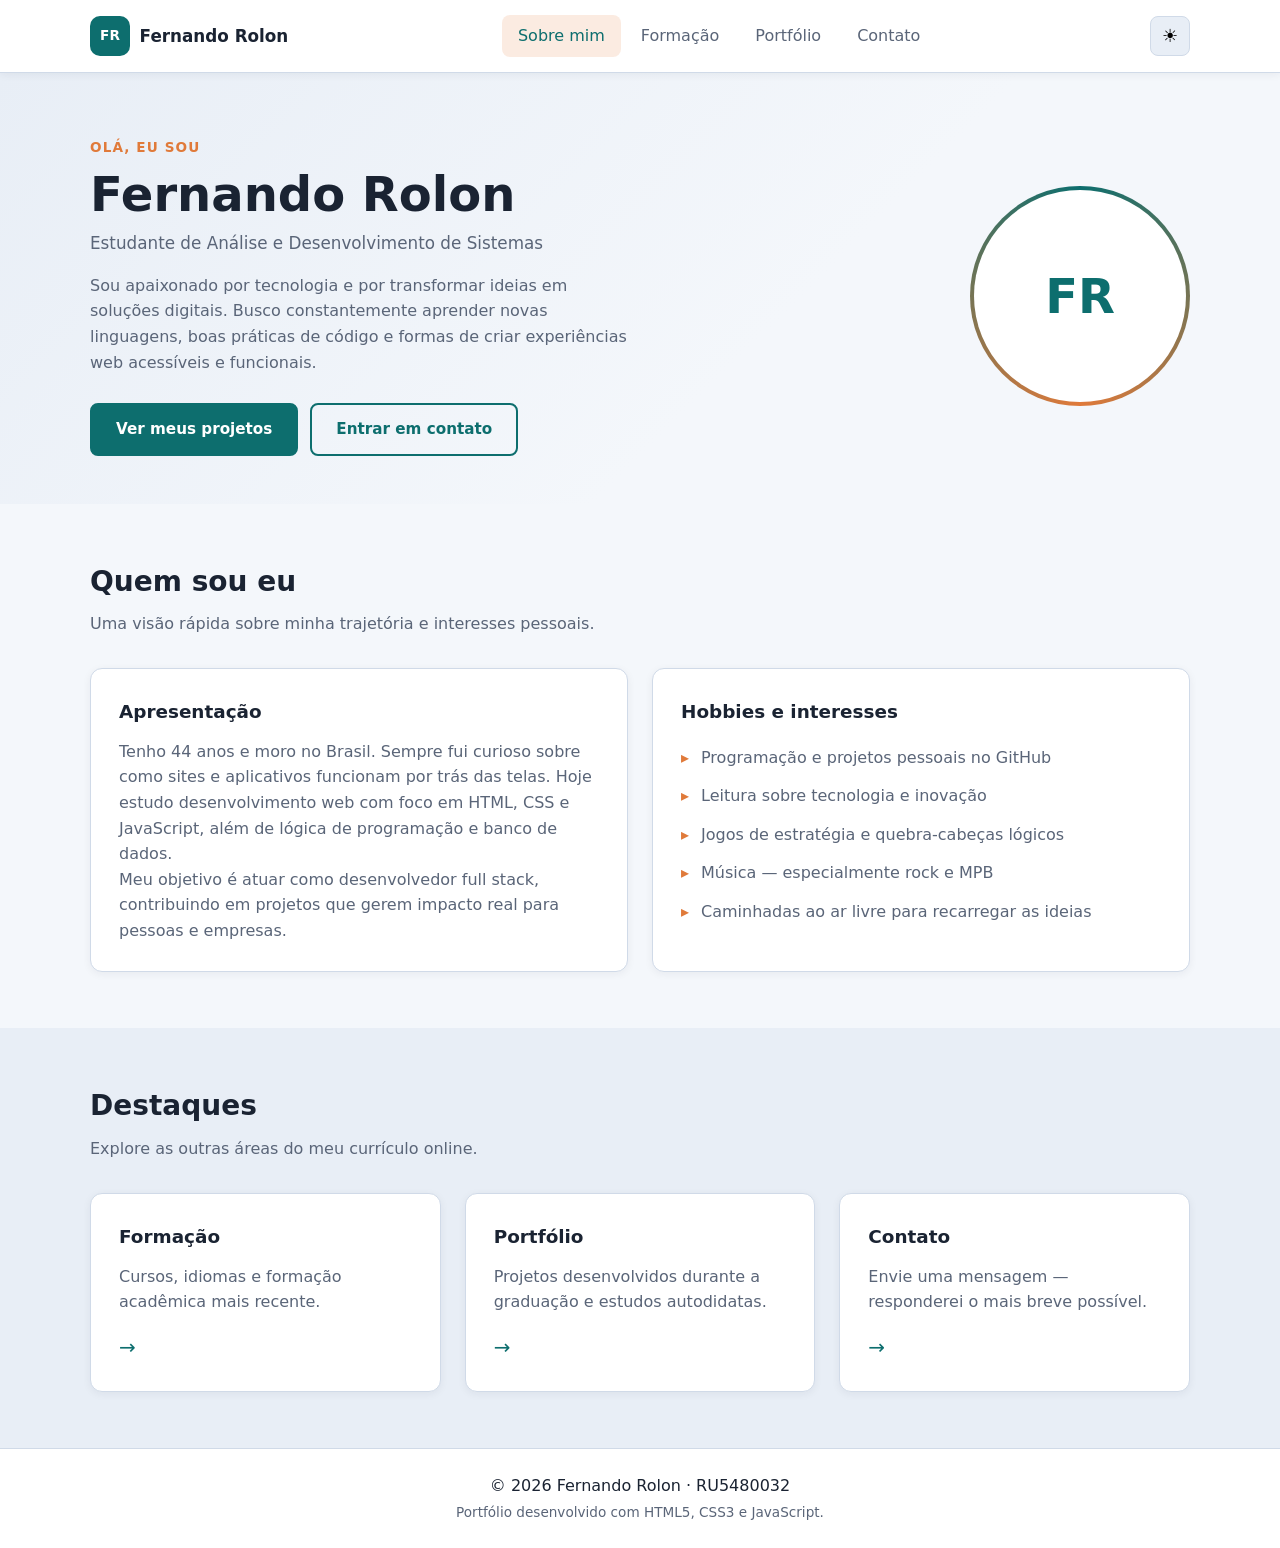
==== index.html @ 752c7e8b "Add files via upload" ====
<!DOCTYPE html>
<html lang="pt-BR">
<head>
  <meta charset="UTF-8">
  <meta name="viewport" content="width=device-width, initial-scale=1.0">
  <meta name="description" content="Portfólio pessoal de Fernando Rolon — desenvolvedor em formação.">
  <title>Sobre mim | Fernando Rolon</title>
  <link rel="stylesheet" href="css/styles.css">
</head>
<body>
  <!-- Cabeçalho com navegação presente em todas as páginas -->
  <header class="site-header">
    <div class="container header-inner">
      <a href="index.html" class="logo" aria-label="Página inicial">
        <span class="logo-mark">FR</span>
        <span class="logo-text">Fernando Rolon</span>
      </a>

      <!-- Botão do menu mobile — controlado via JavaScript -->
      <button class="menu-toggle" id="menuToggle" type="button" aria-expanded="false" aria-controls="mainNav" aria-label="Abrir menu de navegação">
        <span class="menu-bar"></span>
        <span class="menu-bar"></span>
        <span class="menu-bar"></span>
      </button>

      <nav class="main-nav" id="mainNav" aria-label="Menu principal">
        <ul class="nav-list">
          <li><a href="index.html" class="nav-link active" aria-current="page">Sobre mim</a></li>
          <li><a href="formacao.html" class="nav-link">Formação</a></li>
          <li><a href="portfolio.html" class="nav-link">Portfólio</a></li>
          <li><a href="contato.html" class="nav-link">Contato</a></li>
        </ul>
      </nav>

      <!-- Alternância de tema claro/escuro -->
      <button class="theme-toggle" id="themeToggle" type="button" aria-label="Alternar tema claro ou escuro">
        <span class="theme-icon theme-icon-light" aria-hidden="true">☀</span>
        <span class="theme-icon theme-icon-dark" aria-hidden="true">☾</span>
      </button>
    </div>
  </header>

  <main>
    <!-- Seção hero de apresentação -->
    <section class="hero">
      <div class="container hero-grid">
        <div class="hero-content">
          <p class="hero-tag">Olá, eu sou</p>
          <h1>Fernando Rolon</h1>
          <p class="hero-subtitle">Estudante de Análise e Desenvolvimento de Sistemas</p>
          <p class="hero-text">
            Sou apaixonado por tecnologia e por transformar ideias em soluções digitais.
            Busco constantemente aprender novas linguagens, boas práticas de código e
            formas de criar experiências web acessíveis e funcionais.
          </p>
          <div class="hero-actions">
            <a href="portfolio.html" class="btn btn-primary">Ver meus projetos</a>
            <a href="contato.html" class="btn btn-secondary">Entrar em contato</a>
          </div>
        </div>

        <!-- Avatar ilustrativo com iniciais (sem dependência de imagens externas) -->
        <div class="hero-visual" aria-hidden="true">
          <div class="avatar-ring">
            <div class="avatar-circle">FR</div>
          </div>
        </div>
      </div>
    </section>

    <!-- Informações pessoais e hobbies -->
    <section class="section">
      <div class="container">
        <header class="section-header">
          <h2>Quem sou eu</h2>
          <p>Uma visão rápida sobre minha trajetória e interesses pessoais.</p>
        </header>

        <div class="cards-grid two-cols">
          <article class="card">
            <h3>Apresentação</h3>
            <p>
              Tenho 44 anos e moro no Brasil. Sempre fui curioso sobre como sites e
              aplicativos funcionam por trás das telas. Hoje estudo desenvolvimento web
              com foco em HTML, CSS e JavaScript, além de lógica de programação e banco de dados.
            </p>
            <p>
              Meu objetivo é atuar como desenvolvedor full stack, contribuindo em projetos
              que gerem impacto real para pessoas e empresas.
            </p>
          </article>

          <article class="card">
            <h3>Hobbies e interesses</h3>
            <ul class="hobby-list">
              <li>Programação e projetos pessoais no GitHub</li>
              <li>Leitura sobre tecnologia e inovação</li>
              <li>Jogos de estratégia e quebra-cabeças lógicos</li>
              <li>Música — especialmente rock e MPB</li>
              <li>Caminhadas ao ar livre para recarregar as ideias</li>
            </ul>
          </article>
        </div>
      </div>
    </section>

    <!-- Destaques rápidos com links para outras seções -->
    <section class="section section-alt">
      <div class="container">
        <header class="section-header">
          <h2>Destaques</h2>
          <p>Explore as outras áreas do meu currículo online.</p>
        </header>

        <div class="cards-grid three-cols">
          <a href="formacao.html" class="card card-link">
            <h3>Formação</h3>
            <p>Cursos, idiomas e formação acadêmica mais recente.</p>
            <span class="card-arrow">→</span>
          </a>
          <a href="portfolio.html" class="card card-link">
            <h3>Portfólio</h3>
            <p>Projetos desenvolvidos durante a graduação e estudos autodidatas.</p>
            <span class="card-arrow">→</span>
          </a>
          <a href="contato.html" class="card card-link">
            <h3>Contato</h3>
            <p>Envie uma mensagem — responderei o mais breve possível.</p>
            <span class="card-arrow">→</span>
          </a>
        </div>
      </div>
    </section>
  </main>

  <footer class="site-footer">
    <div class="container footer-inner">
      <p>&copy; 2026 Fernando Rolon · RU5480032</p>
      <p class="footer-note">Portfólio desenvolvido com HTML5, CSS3 e JavaScript.</p>
    </div>
  </footer>

  <script src="js/main.js"></script>
</body>
</html>
---- css/styles.css ----
/*
 * styles.css — Folha de estilos principal do portfólio
 * Utiliza variáveis CSS para suportar tema claro e escuro (alternado via JavaScript)
 * Sem frameworks: apenas CSS3 puro
 */

/* ===== Variáveis de tema claro (padrão) ===== */
:root {
  --color-bg: #f4f7fb;
  --color-bg-alt: #e8eef6;
  --color-surface: #ffffff;
  --color-text: #1a2332;
  --color-text-muted: #5a6578;
  --color-primary: #0d6e6e;
  --color-primary-hover: #0a5555;
  --color-accent: #e07a3a;
  --color-accent-soft: rgba(224, 122, 58, 0.15);
  --color-border: #d0dae8;
  --color-error: #c0392b;
  --color-success: #1e8449;
  --shadow-sm: 0 2px 8px rgba(26, 35, 50, 0.06);
  --shadow-md: 0 8px 24px rgba(26, 35, 50, 0.1);
  --radius: 12px;
  --radius-lg: 20px;
  --header-height: 72px;
  --font-main: "Segoe UI", system-ui, -apple-system, sans-serif;
  --transition: 0.25s ease;
}

/* ===== Variáveis de tema escuro ===== */
body.dark-theme {
  --color-bg: #0f1419;
  --color-bg-alt: #1a222d;
  --color-surface: #232d3b;
  --color-text: #e8edf4;
  --color-text-muted: #9aa8bc;
  --color-primary: #3db8b8;
  --color-primary-hover: #2d9999;
  --color-accent: #f0a060;
  --color-accent-soft: rgba(240, 160, 96, 0.15);
  --color-border: #3a4656;
  --color-error: #e74c3c;
  --color-success: #2ecc71;
  --shadow-sm: 0 2px 8px rgba(0, 0, 0, 0.3);
  --shadow-md: 0 8px 24px rgba(0, 0, 0, 0.4);
}

/* ===== Reset e base ===== */
*,
*::before,
*::after {
  box-sizing: border-box;
  margin: 0;
  padding: 0;
}

html {
  scroll-behavior: smooth;
}

body {
  font-family: var(--font-main);
  background-color: var(--color-bg);
  color: var(--color-text);
  line-height: 1.6;
  min-height: 100vh;
  display: flex;
  flex-direction: column;
  transition: background-color var(--transition), color var(--transition);
}

main {
  flex: 1;
}

img {
  max-width: 100%;
  display: block;
}

a {
  color: var(--color-primary);
  text-decoration: none;
  transition: color var(--transition);
}

a:hover {
  color: var(--color-accent);
}

ul {
  list-style: none;
}

.container {
  width: min(1100px, 92%);
  margin-inline: auto;
}

.hidden {
  display: none !important;
}

/* ===== Cabeçalho e navegação ===== */
.site-header {
  position: sticky;
  top: 0;
  z-index: 100;
  background: var(--color-surface);
  border-bottom: 1px solid var(--color-border);
  box-shadow: var(--shadow-sm);
  transition: background-color var(--transition), border-color var(--transition);
}

.header-inner {
  display: flex;
  align-items: center;
  justify-content: space-between;
  height: var(--header-height);
  gap: 1rem;
}

.logo {
  display: flex;
  align-items: center;
  gap: 0.6rem;
  color: var(--color-text);
  font-weight: 700;
}

.logo-mark {
  display: grid;
  place-items: center;
  width: 40px;
  height: 40px;
  background: var(--color-primary);
  color: #fff;
  border-radius: 10px;
  font-size: 0.85rem;
  font-weight: 800;
}

.logo-text {
  font-size: 1.05rem;
}

/* Menu de navegação desktop */
.main-nav .nav-list {
  display: flex;
  gap: 0.25rem;
}

.nav-link {
  display: block;
  padding: 0.5rem 1rem;
  border-radius: 8px;
  color: var(--color-text-muted);
  font-weight: 500;
  transition: background-color var(--transition), color var(--transition);
}

.nav-link:hover,
.nav-link.active {
  color: var(--color-primary);
  background: var(--color-accent-soft);
}

/* Botão hambúrguer — visível apenas em mobile */
.menu-toggle {
  display: none;
  flex-direction: column;
  justify-content: center;
  gap: 5px;
  width: 40px;
  height: 40px;
  background: transparent;
  border: 1px solid var(--color-border);
  border-radius: 8px;
  cursor: pointer;
  padding: 8px;
}

.menu-bar {
  display: block;
  width: 100%;
  height: 2px;
  background: var(--color-text);
  border-radius: 2px;
  transition: transform var(--transition), opacity var(--transition);
}

/* Animação do ícone hambúrguer quando aberto */
.menu-toggle.is-open .menu-bar:nth-child(1) {
  transform: translateY(7px) rotate(45deg);
}

.menu-toggle.is-open .menu-bar:nth-child(2) {
  opacity: 0;
}

.menu-toggle.is-open .menu-bar:nth-child(3) {
  transform: translateY(-7px) rotate(-45deg);
}

/* Botão de alternância de tema */
.theme-toggle {
  display: grid;
  place-items: center;
  width: 40px;
  height: 40px;
  background: var(--color-bg-alt);
  border: 1px solid var(--color-border);
  border-radius: 8px;
  cursor: pointer;
  font-size: 1.1rem;
  transition: background-color var(--transition);
}

.theme-icon-dark {
  display: none;
}

body.dark-theme .theme-icon-light {
  display: none;
}

body.dark-theme .theme-icon-dark {
  display: inline;
}

/* ===== Hero (página Sobre mim) ===== */
.hero {
  padding: 4rem 0 3rem;
  background: linear-gradient(135deg, var(--color-bg-alt) 0%, var(--color-bg) 60%);
}

.hero-grid {
  display: grid;
  grid-template-columns: 1fr auto;
  gap: 3rem;
  align-items: center;
}

.hero-tag {
  color: var(--color-accent);
  font-weight: 600;
  text-transform: uppercase;
  letter-spacing: 0.08em;
  font-size: 0.85rem;
  margin-bottom: 0.5rem;
}

.hero h1 {
  font-size: clamp(2rem, 5vw, 3rem);
  line-height: 1.15;
  margin-bottom: 0.5rem;
}

.hero-subtitle {
  color: var(--color-text-muted);
  font-size: 1.05rem;
  margin-bottom: 1rem;
}

.hero-text {
  max-width: 540px;
  margin-bottom: 1.75rem;
  color: var(--color-text-muted);
}

.hero-actions {
  display: flex;
  flex-wrap: wrap;
  gap: 0.75rem;
}

.hero-visual {
  display: flex;
  justify-content: center;
}

.avatar-ring {
  width: 220px;
  height: 220px;
  border-radius: 50%;
  background: conic-gradient(var(--color-primary), var(--color-accent), var(--color-primary));
  display: grid;
  place-items: center;
  padding: 4px;
}

.avatar-circle {
  width: 100%;
  height: 100%;
  border-radius: 50%;
  background: var(--color-surface);
  display: grid;
  place-items: center;
  font-size: 3rem;
  font-weight: 800;
  color: var(--color-primary);
}

/* ===== Banner interno das páginas ===== */
.page-banner {
  padding: 3rem 0 2rem;
  background: var(--color-bg-alt);
  border-bottom: 1px solid var(--color-border);
}

.page-banner h1 {
  font-size: clamp(1.75rem, 4vw, 2.5rem);
  margin-bottom: 0.5rem;
}

.page-banner p {
  color: var(--color-text-muted);
  max-width: 600px;
}

/* ===== Seções genéricas ===== */
.section {
  padding: 3.5rem 0;
}

.section-alt {
  background: var(--color-bg-alt);
}

.section-header {
  margin-bottom: 2rem;
}

.section-header h2 {
  font-size: 1.75rem;
  margin-bottom: 0.4rem;
}

.section-header p {
  color: var(--color-text-muted);
}

/* ===== Grid de cards ===== */
.cards-grid {
  display: grid;
  gap: 1.5rem;
}

.two-cols {
  grid-template-columns: repeat(auto-fit, minmax(280px, 1fr));
}

.three-cols {
  grid-template-columns: repeat(auto-fit, minmax(240px, 1fr));
}

.card {
  background: var(--color-surface);
  border: 1px solid var(--color-border);
  border-radius: var(--radius);
  padding: 1.75rem;
  box-shadow: var(--shadow-sm);
  transition: transform var(--transition), box-shadow var(--transition), border-color var(--transition);
}

.card:hover {
  transform: translateY(-3px);
  box-shadow: var(--shadow-md);
}

.card h3 {
  margin-bottom: 0.75rem;
  font-size: 1.15rem;
}

.card p {
  color: var(--color-text-muted);
}

.card-meta {
  font-size: 0.85rem;
  color: var(--color-accent) !important;
  margin-bottom: 0.5rem !important;
  font-weight: 600;
}

.card-link {
  display: block;
  color: inherit;
  position: relative;
}

.card-link:hover {
  color: inherit;
}

.card-arrow {
  display: inline-block;
  margin-top: 1rem;
  font-size: 1.25rem;
  color: var(--color-primary);
  transition: transform var(--transition);
}

.card-link:hover .card-arrow {
  transform: translateX(4px);
}

.hobby-list li {
  padding: 0.4rem 0;
  padding-left: 1.25rem;
  position: relative;
  color: var(--color-text-muted);
}

.hobby-list li::before {
  content: "▸";
  position: absolute;
  left: 0;
  color: var(--color-accent);
}

/* ===== Timeline (Formação) ===== */
.timeline {
  position: relative;
  padding-left: 2rem;
}

.timeline::before {
  content: "";
  position: absolute;
  left: 6px;
  top: 0;
  bottom: 0;
  width: 2px;
  background: var(--color-border);
}

.timeline-item {
  position: relative;
  margin-bottom: 2rem;
}

.timeline-marker {
  position: absolute;
  left: -2rem;
  top: 1.5rem;
  width: 14px;
  height: 14px;
  border-radius: 50%;
  background: var(--color-primary);
  border: 3px solid var(--color-bg);
  transform: translateX(calc(-50% + 7px));
}

.timeline-date {
  display: inline-block;
  font-size: 0.85rem;
  font-weight: 600;
  color: var(--color-accent);
  margin-bottom: 0.4rem;
}

.timeline-org {
  color: var(--color-text-muted);
  font-style: italic;
  margin-bottom: 0.5rem;
}

/* ===== Barras de progresso (Idiomas) ===== */
.language-list {
  display: flex;
  flex-direction: column;
  gap: 1.5rem;
  max-width: 600px;
}

.language-header {
  display: flex;
  justify-content: space-between;
  align-items: baseline;
  margin-bottom: 0.5rem;
}

.language-header h3 {
  font-size: 1rem;
}

.language-header span {
  font-size: 0.85rem;
  color: var(--color-text-muted);
}

.progress-bar {
  height: 10px;
  background: var(--color-bg-alt);
  border-radius: 99px;
  overflow: hidden;
}

.progress-fill {
  height: 100%;
  background: linear-gradient(90deg, var(--color-primary), var(--color-accent));
  border-radius: 99px;
  transition: width 0.6s ease;
}

/* ===== Portfólio — filtros e projetos ===== */
.filter-bar {
  display: flex;
  flex-wrap: wrap;
  gap: 0.5rem;
  margin-bottom: 2rem;
}

.filter-btn {
  padding: 0.45rem 1.1rem;
  border: 1px solid var(--color-border);
  border-radius: 99px;
  background: var(--color-surface);
  color: var(--color-text-muted);
  font-family: inherit;
  font-size: 0.9rem;
  cursor: pointer;
  transition: all var(--transition);
}

.filter-btn:hover,
.filter-btn.active {
  background: var(--color-primary);
  color: #fff;
  border-color: var(--color-primary);
}

.project-card {
  display: flex;
  flex-direction: column;
}

.project-badge {
  align-self: flex-start;
  font-size: 0.75rem;
  font-weight: 700;
  text-transform: uppercase;
  letter-spacing: 0.05em;
  padding: 0.25rem 0.65rem;
  background: var(--color-accent-soft);
  color: var(--color-accent);
  border-radius: 6px;
  margin-bottom: 0.75rem;
}

.tag-list {
  display: flex;
  flex-wrap: wrap;
  gap: 0.4rem;
  margin: 1rem 0;
}

.tag-list li {
  font-size: 0.78rem;
  padding: 0.2rem 0.6rem;
  background: var(--color-bg-alt);
  border-radius: 6px;
  color: var(--color-text-muted);
}

.project-link {
  margin-top: auto;
  font-weight: 600;
  font-size: 0.95rem;
}

.project-card.is-hidden {
  display: none;
}

.empty-message {
  text-align: center;
  color: var(--color-text-muted);
  padding: 2rem;
}

/* ===== Contato ===== */
.contact-layout {
  display: grid;
  grid-template-columns: 1fr 1.4fr;
  gap: 2rem;
  align-items: start;
}

.contact-details {
  margin-top: 1.5rem;
}

.contact-details li {
  padding: 0.5rem 0;
  color: var(--color-text-muted);
}

.contact-details strong {
  color: var(--color-text);
}

.contact-form {
  display: flex;
  flex-direction: column;
  gap: 1.25rem;
}

.form-group label {
  display: block;
  font-weight: 600;
  margin-bottom: 0.4rem;
  font-size: 0.95rem;
}

.form-group input,
.form-group textarea {
  width: 100%;
  padding: 0.75rem 1rem;
  border: 1px solid var(--color-border);
  border-radius: 8px;
  background: var(--color-bg);
  color: var(--color-text);
  font-family: inherit;
  font-size: 1rem;
  transition: border-color var(--transition), box-shadow var(--transition);
}

.form-group input:focus,
.form-group textarea:focus {
  outline: none;
  border-color: var(--color-primary);
  box-shadow: 0 0 0 3px var(--color-accent-soft);
}

.form-group input.input-error,
.form-group textarea.input-error {
  border-color: var(--color-error);
}

.error-message {
  display: block;
  color: var(--color-error);
  font-size: 0.82rem;
  margin-top: 0.35rem;
  min-height: 1.1rem;
}

/* ===== Botões ===== */
.btn {
  display: inline-block;
  padding: 0.75rem 1.5rem;
  border-radius: 8px;
  font-family: inherit;
  font-size: 0.95rem;
  font-weight: 600;
  cursor: pointer;
  border: 2px solid transparent;
  transition: all var(--transition);
  text-align: center;
}

.btn-primary {
  background: var(--color-primary);
  color: #fff;
  border-color: var(--color-primary);
}

.btn-primary:hover {
  background: var(--color-primary-hover);
  border-color: var(--color-primary-hover);
  color: #fff;
}

.btn-secondary {
  background: transparent;
  color: var(--color-primary);
  border-color: var(--color-primary);
}

.btn-secondary:hover {
  background: var(--color-primary);
  color: #fff;
}

.btn-full {
  width: 100%;
}

/* ===== Modal de sucesso ===== */
.modal-overlay {
  position: fixed;
  inset: 0;
  background: rgba(0, 0, 0, 0.55);
  display: grid;
  place-items: center;
  z-index: 200;
  padding: 1rem;
}

.modal {
  background: var(--color-surface);
  border-radius: var(--radius-lg);
  padding: 2.5rem 2rem;
  max-width: 400px;
  width: 100%;
  text-align: center;
  position: relative;
  box-shadow: var(--shadow-md);
  animation: modalIn 0.3s ease;
}

@keyframes modalIn {
  from {
    opacity: 0;
    transform: scale(0.9) translateY(10px);
  }
  to {
    opacity: 1;
    transform: scale(1) translateY(0);
  }
}

.modal-close {
  position: absolute;
  top: 0.75rem;
  right: 1rem;
  background: none;
  border: none;
  font-size: 1.5rem;
  color: var(--color-text-muted);
  cursor: pointer;
  line-height: 1;
}

.modal-icon {
  width: 56px;
  height: 56px;
  margin: 0 auto 1rem;
  background: var(--color-success);
  color: #fff;
  border-radius: 50%;
  display: grid;
  place-items: center;
  font-size: 1.5rem;
  font-weight: bold;
}

.modal h2 {
  margin-bottom: 0.5rem;
  font-size: 1.25rem;
}

.modal p {
  color: var(--color-text-muted);
  margin-bottom: 1.5rem;
}

/* ===== Rodapé ===== */
.site-footer {
  background: var(--color-surface);
  border-top: 1px solid var(--color-border);
  padding: 1.5rem 0;
  margin-top: auto;
}

.footer-inner {
  text-align: center;
}

.footer-note {
  font-size: 0.85rem;
  color: var(--color-text-muted);
  margin-top: 0.25rem;
}

/* ===== Responsividade — menu mobile ===== */
@media (max-width: 768px) {
  .menu-toggle {
    display: flex;
  }

  .main-nav {
    position: fixed;
    top: var(--header-height);
    left: 0;
    right: 0;
    background: var(--color-surface);
    border-bottom: 1px solid var(--color-border);
    box-shadow: var(--shadow-md);
    transform: translateY(-110%);
    opacity: 0;
    visibility: hidden;
    transition: transform var(--transition), opacity var(--transition), visibility var(--transition);
  }

  .main-nav.is-open {
    transform: translateY(0);
    opacity: 1;
    visibility: visible;
  }

  .main-nav .nav-list {
    flex-direction: column;
    padding: 1rem;
  }

  .nav-link {
    padding: 0.85rem 1rem;
  }

  .hero-grid {
    grid-template-columns: 1fr;
    text-align: center;
  }

  .hero-text {
    margin-inline: auto;
  }

  .hero-actions {
    justify-content: center;
  }

  .hero-visual {
    order: -1;
  }

  .avatar-ring {
    width: 160px;
    height: 160px;
  }

  .avatar-circle {
    font-size: 2.25rem;
  }

  .contact-layout {
    grid-template-columns: 1fr;
  }

  .logo-text {
    display: none;
  }
}
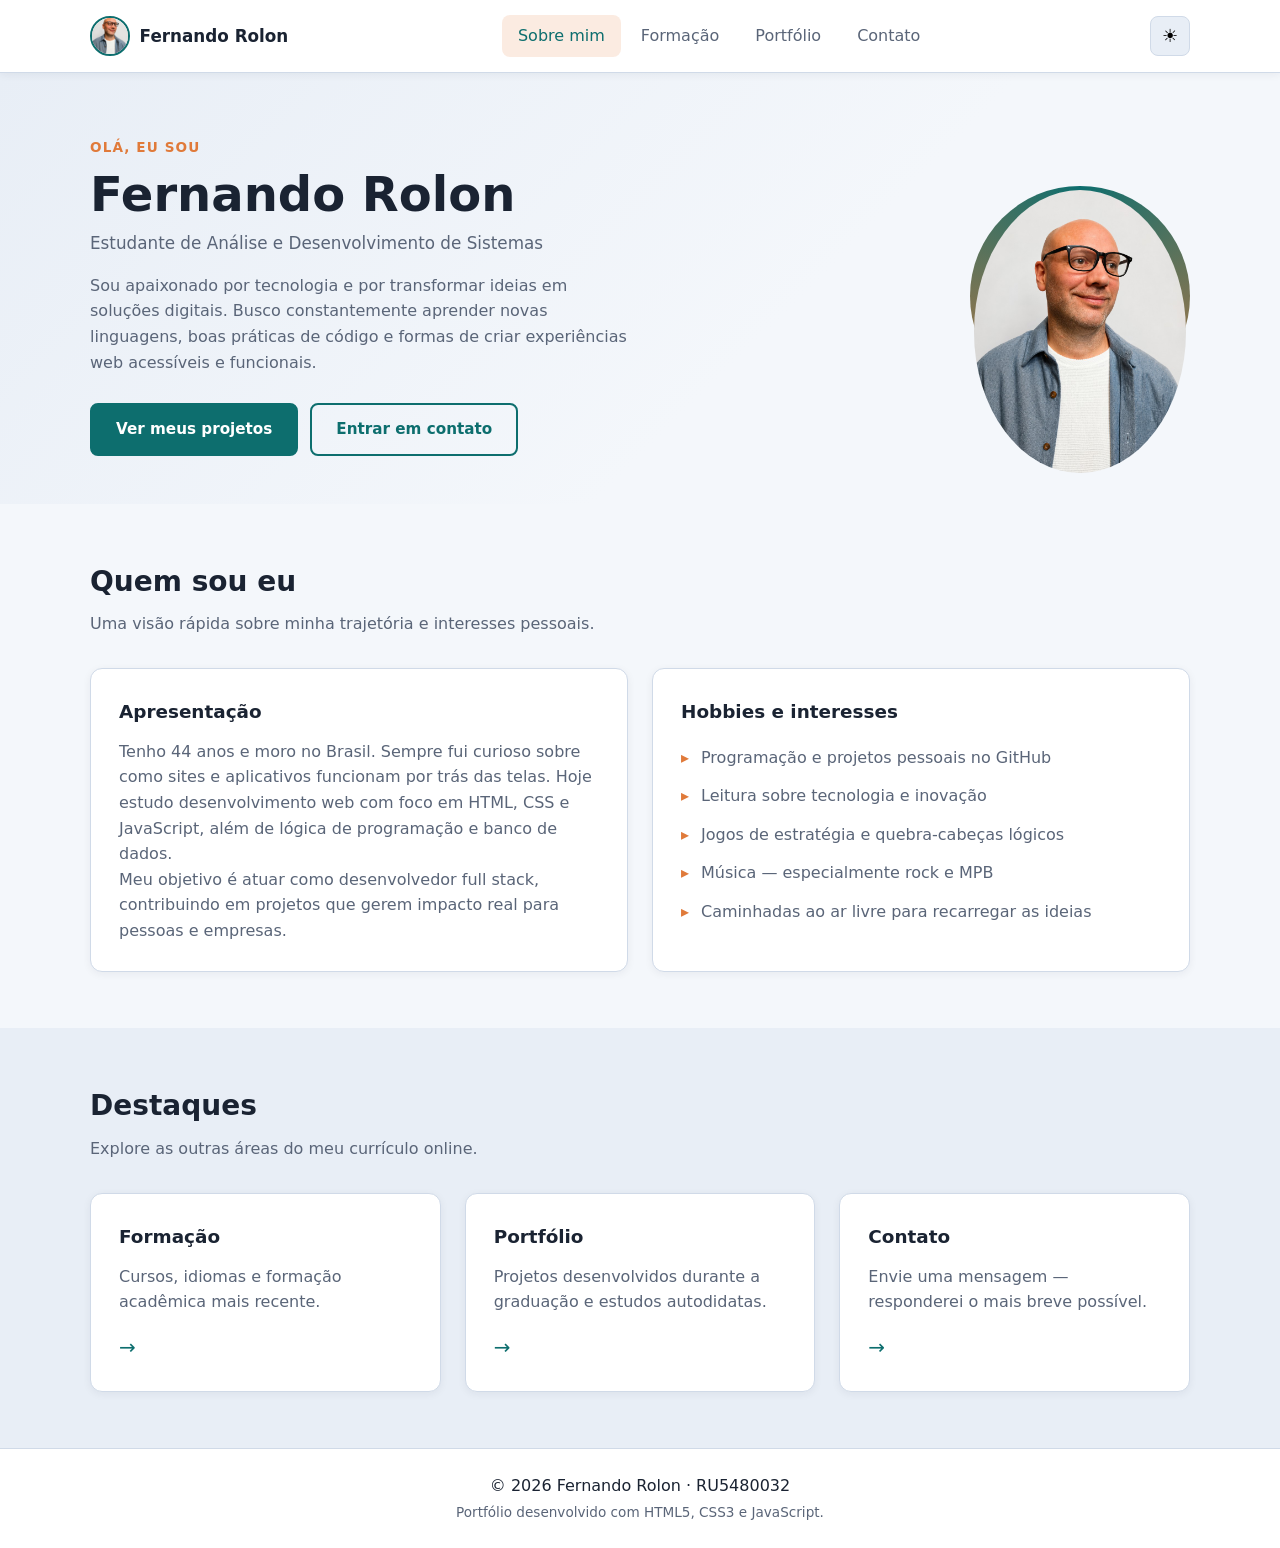
==== commit 2a0764c7: "Actualizacion de archivos" ====
--- a/index.html
+++ b/index.html
@@ -1,145 +1,145 @@
-<!DOCTYPE html>
-<html lang="pt-BR">
-<head>
-  <meta charset="UTF-8">
-  <meta name="viewport" content="width=device-width, initial-scale=1.0">
-  <meta name="description" content="Portfólio pessoal de Fernando Rolon — desenvolvedor em formação.">
-  <title>Sobre mim | Fernando Rolon</title>
-  <link rel="stylesheet" href="css/styles.css">
-</head>
-<body>
-  <!-- Cabeçalho com navegação presente em todas as páginas -->
-  <header class="site-header">
-    <div class="container header-inner">
-      <a href="index.html" class="logo" aria-label="Página inicial">
-        <span class="logo-mark">FR</span>
-        <span class="logo-text">Fernando Rolon</span>
-      </a>
-
-      <!-- Botão do menu mobile — controlado via JavaScript -->
-      <button class="menu-toggle" id="menuToggle" type="button" aria-expanded="false" aria-controls="mainNav" aria-label="Abrir menu de navegação">
-        <span class="menu-bar"></span>
-        <span class="menu-bar"></span>
-        <span class="menu-bar"></span>
-      </button>
-
-      <nav class="main-nav" id="mainNav" aria-label="Menu principal">
-        <ul class="nav-list">
-          <li><a href="index.html" class="nav-link active" aria-current="page">Sobre mim</a></li>
-          <li><a href="formacao.html" class="nav-link">Formação</a></li>
-          <li><a href="portfolio.html" class="nav-link">Portfólio</a></li>
-          <li><a href="contato.html" class="nav-link">Contato</a></li>
-        </ul>
-      </nav>
-
-      <!-- Alternância de tema claro/escuro -->
-      <button class="theme-toggle" id="themeToggle" type="button" aria-label="Alternar tema claro ou escuro">
-        <span class="theme-icon theme-icon-light" aria-hidden="true">☀</span>
-        <span class="theme-icon theme-icon-dark" aria-hidden="true">☾</span>
-      </button>
-    </div>
-  </header>
-
-  <main>
-    <!-- Seção hero de apresentação -->
-    <section class="hero">
-      <div class="container hero-grid">
-        <div class="hero-content">
-          <p class="hero-tag">Olá, eu sou</p>
-          <h1>Fernando Rolon</h1>
-          <p class="hero-subtitle">Estudante de Análise e Desenvolvimento de Sistemas</p>
-          <p class="hero-text">
-            Sou apaixonado por tecnologia e por transformar ideias em soluções digitais.
-            Busco constantemente aprender novas linguagens, boas práticas de código e
-            formas de criar experiências web acessíveis e funcionais.
-          </p>
-          <div class="hero-actions">
-            <a href="portfolio.html" class="btn btn-primary">Ver meus projetos</a>
-            <a href="contato.html" class="btn btn-secondary">Entrar em contato</a>
-          </div>
-        </div>
-
-        <!-- Avatar ilustrativo com iniciais (sem dependência de imagens externas) -->
-        <div class="hero-visual" aria-hidden="true">
-          <div class="avatar-ring">
-            <div class="avatar-circle">FR</div>
-          </div>
-        </div>
-      </div>
-    </section>
-
-    <!-- Informações pessoais e hobbies -->
-    <section class="section">
-      <div class="container">
-        <header class="section-header">
-          <h2>Quem sou eu</h2>
-          <p>Uma visão rápida sobre minha trajetória e interesses pessoais.</p>
-        </header>
-
-        <div class="cards-grid two-cols">
-          <article class="card">
-            <h3>Apresentação</h3>
-            <p>
-              Tenho 44 anos e moro no Brasil. Sempre fui curioso sobre como sites e
-              aplicativos funcionam por trás das telas. Hoje estudo desenvolvimento web
-              com foco em HTML, CSS e JavaScript, além de lógica de programação e banco de dados.
-            </p>
-            <p>
-              Meu objetivo é atuar como desenvolvedor full stack, contribuindo em projetos
-              que gerem impacto real para pessoas e empresas.
-            </p>
-          </article>
-
-          <article class="card">
-            <h3>Hobbies e interesses</h3>
-            <ul class="hobby-list">
-              <li>Programação e projetos pessoais no GitHub</li>
-              <li>Leitura sobre tecnologia e inovação</li>
-              <li>Jogos de estratégia e quebra-cabeças lógicos</li>
-              <li>Música — especialmente rock e MPB</li>
-              <li>Caminhadas ao ar livre para recarregar as ideias</li>
-            </ul>
-          </article>
-        </div>
-      </div>
-    </section>
-
-    <!-- Destaques rápidos com links para outras seções -->
-    <section class="section section-alt">
-      <div class="container">
-        <header class="section-header">
-          <h2>Destaques</h2>
-          <p>Explore as outras áreas do meu currículo online.</p>
-        </header>
-
-        <div class="cards-grid three-cols">
-          <a href="formacao.html" class="card card-link">
-            <h3>Formação</h3>
-            <p>Cursos, idiomas e formação acadêmica mais recente.</p>
-            <span class="card-arrow">→</span>
-          </a>
-          <a href="portfolio.html" class="card card-link">
-            <h3>Portfólio</h3>
-            <p>Projetos desenvolvidos durante a graduação e estudos autodidatas.</p>
-            <span class="card-arrow">→</span>
-          </a>
-          <a href="contato.html" class="card card-link">
-            <h3>Contato</h3>
-            <p>Envie uma mensagem — responderei o mais breve possível.</p>
-            <span class="card-arrow">→</span>
-          </a>
-        </div>
-      </div>
-    </section>
-  </main>
-
-  <footer class="site-footer">
-    <div class="container footer-inner">
-      <p>&copy; 2026 Fernando Rolon · RU5480032</p>
-      <p class="footer-note">Portfólio desenvolvido com HTML5, CSS3 e JavaScript.</p>
-    </div>
-  </footer>
-
-  <script src="js/main.js"></script>
-</body>
-</html>
+<!DOCTYPE html>
+<html lang="pt-BR">
+<head>
+  <meta charset="UTF-8">
+  <meta name="viewport" content="width=device-width, initial-scale=1.0">
+  <meta name="description" content="Portfólio pessoal de Fernando Rolon — desenvolvedor em formação.">
+  <title>Sobre mim | Fernando Rolon</title>
+  <link rel="stylesheet" href="css/styles.css">
+</head>
+<body>
+  <!-- Cabeçalho com navegação presente em todas as páginas -->
+  <header class="site-header">
+    <div class="container header-inner">
+      <a href="index.html" class="logo" aria-label="Página inicial">
+        <img src="images/fernando-rolon.png" alt="Fernando Rolon" class="logo-photo">
+        <span class="logo-text">Fernando Rolon</span>
+      </a>
+
+      <!-- Botão do menu mobile — controlado via JavaScript -->
+      <button class="menu-toggle" id="menuToggle" type="button" aria-expanded="false" aria-controls="mainNav" aria-label="Abrir menu de navegação">
+        <span class="menu-bar"></span>
+        <span class="menu-bar"></span>
+        <span class="menu-bar"></span>
+      </button>
+
+      <nav class="main-nav" id="mainNav" aria-label="Menu principal">
+        <ul class="nav-list">
+          <li><a href="index.html" class="nav-link active" aria-current="page">Sobre mim</a></li>
+          <li><a href="formacao.html" class="nav-link">Formação</a></li>
+          <li><a href="portfolio.html" class="nav-link">Portfólio</a></li>
+          <li><a href="contato.html" class="nav-link">Contato</a></li>
+        </ul>
+      </nav>
+
+      <!-- Alternância de tema claro/escuro -->
+      <button class="theme-toggle" id="themeToggle" type="button" aria-label="Alternar tema claro ou escuro">
+        <span class="theme-icon theme-icon-light" aria-hidden="true">☀</span>
+        <span class="theme-icon theme-icon-dark" aria-hidden="true">☾</span>
+      </button>
+    </div>
+  </header>
+
+  <main>
+    <!-- Seção hero de apresentação -->
+    <section class="hero">
+      <div class="container hero-grid">
+        <div class="hero-content">
+          <p class="hero-tag">Olá, eu sou</p>
+          <h1>Fernando Rolon</h1>
+          <p class="hero-subtitle">Estudante de Análise e Desenvolvimento de Sistemas</p>
+          <p class="hero-text">
+            Sou apaixonado por tecnologia e por transformar ideias em soluções digitais.
+            Busco constantemente aprender novas linguagens, boas práticas de código e
+            formas de criar experiências web acessíveis e funcionais.
+          </p>
+          <div class="hero-actions">
+            <a href="portfolio.html" class="btn btn-primary">Ver meus projetos</a>
+            <a href="contato.html" class="btn btn-secondary">Entrar em contato</a>
+          </div>
+        </div>
+
+        <!-- Foto de perfil com moldura decorativa -->
+        <div class="hero-visual">
+          <div class="avatar-ring">
+            <img src="images/fernando-rolon.png" alt="Foto de Fernando Rolon" class="avatar-photo">
+          </div>
+        </div>
+      </div>
+    </section>
+
+    <!-- Informações pessoais e hobbies -->
+    <section class="section">
+      <div class="container">
+        <header class="section-header">
+          <h2>Quem sou eu</h2>
+          <p>Uma visão rápida sobre minha trajetória e interesses pessoais.</p>
+        </header>
+
+        <div class="cards-grid two-cols">
+          <article class="card">
+            <h3>Apresentação</h3>
+            <p>
+              Tenho 44 anos e moro no Brasil. Sempre fui curioso sobre como sites e
+              aplicativos funcionam por trás das telas. Hoje estudo desenvolvimento web
+              com foco em HTML, CSS e JavaScript, além de lógica de programação e banco de dados.
+            </p>
+            <p>
+              Meu objetivo é atuar como desenvolvedor full stack, contribuindo em projetos
+              que gerem impacto real para pessoas e empresas.
+            </p>
+          </article>
+
+          <article class="card">
+            <h3>Hobbies e interesses</h3>
+            <ul class="hobby-list">
+              <li>Programação e projetos pessoais no GitHub</li>
+              <li>Leitura sobre tecnologia e inovação</li>
+              <li>Jogos de estratégia e quebra-cabeças lógicos</li>
+              <li>Música — especialmente rock e MPB</li>
+              <li>Caminhadas ao ar livre para recarregar as ideias</li>
+            </ul>
+          </article>
+        </div>
+      </div>
+    </section>
+
+    <!-- Destaques rápidos com links para outras seções -->
+    <section class="section section-alt">
+      <div class="container">
+        <header class="section-header">
+          <h2>Destaques</h2>
+          <p>Explore as outras áreas do meu currículo online.</p>
+        </header>
+
+        <div class="cards-grid three-cols">
+          <a href="formacao.html" class="card card-link">
+            <h3>Formação</h3>
+            <p>Cursos, idiomas e formação acadêmica mais recente.</p>
+            <span class="card-arrow">→</span>
+          </a>
+          <a href="portfolio.html" class="card card-link">
+            <h3>Portfólio</h3>
+            <p>Projetos desenvolvidos durante a graduação e estudos autodidatas.</p>
+            <span class="card-arrow">→</span>
+          </a>
+          <a href="contato.html" class="card card-link">
+            <h3>Contato</h3>
+            <p>Envie uma mensagem — responderei o mais breve possível.</p>
+            <span class="card-arrow">→</span>
+          </a>
+        </div>
+      </div>
+    </section>
+  </main>
+
+  <footer class="site-footer">
+    <div class="container footer-inner">
+      <p>&copy; 2026 Fernando Rolon · RU5480032</p>
+      <p class="footer-note">Portfólio desenvolvido com HTML5, CSS3 e JavaScript.</p>
+    </div>
+  </footer>
+
+  <script src="js/main.js"></script>
+</body>
+</html>
--- a/css/styles.css
+++ b/css/styles.css
@@ -1,847 +1,852 @@
-/*
- * styles.css — Folha de estilos principal do portfólio
- * Utiliza variáveis CSS para suportar tema claro e escuro (alternado via JavaScript)
- * Sem frameworks: apenas CSS3 puro
- */
-
-/* ===== Variáveis de tema claro (padrão) ===== */
-:root {
-  --color-bg: #f4f7fb;
-  --color-bg-alt: #e8eef6;
-  --color-surface: #ffffff;
-  --color-text: #1a2332;
-  --color-text-muted: #5a6578;
-  --color-primary: #0d6e6e;
-  --color-primary-hover: #0a5555;
-  --color-accent: #e07a3a;
-  --color-accent-soft: rgba(224, 122, 58, 0.15);
-  --color-border: #d0dae8;
-  --color-error: #c0392b;
-  --color-success: #1e8449;
-  --shadow-sm: 0 2px 8px rgba(26, 35, 50, 0.06);
-  --shadow-md: 0 8px 24px rgba(26, 35, 50, 0.1);
-  --radius: 12px;
-  --radius-lg: 20px;
-  --header-height: 72px;
-  --font-main: "Segoe UI", system-ui, -apple-system, sans-serif;
-  --transition: 0.25s ease;
-}
-
-/* ===== Variáveis de tema escuro ===== */
-body.dark-theme {
-  --color-bg: #0f1419;
-  --color-bg-alt: #1a222d;
-  --color-surface: #232d3b;
-  --color-text: #e8edf4;
-  --color-text-muted: #9aa8bc;
-  --color-primary: #3db8b8;
-  --color-primary-hover: #2d9999;
-  --color-accent: #f0a060;
-  --color-accent-soft: rgba(240, 160, 96, 0.15);
-  --color-border: #3a4656;
-  --color-error: #e74c3c;
-  --color-success: #2ecc71;
-  --shadow-sm: 0 2px 8px rgba(0, 0, 0, 0.3);
-  --shadow-md: 0 8px 24px rgba(0, 0, 0, 0.4);
-}
-
-/* ===== Reset e base ===== */
-*,
-*::before,
-*::after {
-  box-sizing: border-box;
-  margin: 0;
-  padding: 0;
-}
-
-html {
-  scroll-behavior: smooth;
-}
-
-body {
-  font-family: var(--font-main);
-  background-color: var(--color-bg);
-  color: var(--color-text);
-  line-height: 1.6;
-  min-height: 100vh;
-  display: flex;
-  flex-direction: column;
-  transition: background-color var(--transition), color var(--transition);
-}
-
-main {
-  flex: 1;
-}
-
-img {
-  max-width: 100%;
-  display: block;
-}
-
-a {
-  color: var(--color-primary);
-  text-decoration: none;
-  transition: color var(--transition);
-}
-
-a:hover {
-  color: var(--color-accent);
-}
-
-ul {
-  list-style: none;
-}
-
-.container {
-  width: min(1100px, 92%);
-  margin-inline: auto;
-}
-
-.hidden {
-  display: none !important;
-}
-
-/* ===== Cabeçalho e navegação ===== */
-.site-header {
-  position: sticky;
-  top: 0;
-  z-index: 100;
-  background: var(--color-surface);
-  border-bottom: 1px solid var(--color-border);
-  box-shadow: var(--shadow-sm);
-  transition: background-color var(--transition), border-color var(--transition);
-}
-
-.header-inner {
-  display: flex;
-  align-items: center;
-  justify-content: space-between;
-  height: var(--header-height);
-  gap: 1rem;
-}
-
-.logo {
-  display: flex;
-  align-items: center;
-  gap: 0.6rem;
-  color: var(--color-text);
-  font-weight: 700;
-}
-
-.logo-mark {
-  display: grid;
-  place-items: center;
-  width: 40px;
-  height: 40px;
-  background: var(--color-primary);
-  color: #fff;
-  border-radius: 10px;
-  font-size: 0.85rem;
-  font-weight: 800;
-}
-
-.logo-text {
-  font-size: 1.05rem;
-}
-
-/* Menu de navegação desktop */
-.main-nav .nav-list {
-  display: flex;
-  gap: 0.25rem;
-}
-
-.nav-link {
-  display: block;
-  padding: 0.5rem 1rem;
-  border-radius: 8px;
-  color: var(--color-text-muted);
-  font-weight: 500;
-  transition: background-color var(--transition), color var(--transition);
-}
-
-.nav-link:hover,
-.nav-link.active {
-  color: var(--color-primary);
-  background: var(--color-accent-soft);
-}
-
-/* Botão hambúrguer — visível apenas em mobile */
-.menu-toggle {
-  display: none;
-  flex-direction: column;
-  justify-content: center;
-  gap: 5px;
-  width: 40px;
-  height: 40px;
-  background: transparent;
-  border: 1px solid var(--color-border);
-  border-radius: 8px;
-  cursor: pointer;
-  padding: 8px;
-}
-
-.menu-bar {
-  display: block;
-  width: 100%;
-  height: 2px;
-  background: var(--color-text);
-  border-radius: 2px;
-  transition: transform var(--transition), opacity var(--transition);
-}
-
-/* Animação do ícone hambúrguer quando aberto */
-.menu-toggle.is-open .menu-bar:nth-child(1) {
-  transform: translateY(7px) rotate(45deg);
-}
-
-.menu-toggle.is-open .menu-bar:nth-child(2) {
-  opacity: 0;
-}
-
-.menu-toggle.is-open .menu-bar:nth-child(3) {
-  transform: translateY(-7px) rotate(-45deg);
-}
-
-/* Botão de alternância de tema */
-.theme-toggle {
-  display: grid;
-  place-items: center;
-  width: 40px;
-  height: 40px;
-  background: var(--color-bg-alt);
-  border: 1px solid var(--color-border);
-  border-radius: 8px;
-  cursor: pointer;
-  font-size: 1.1rem;
-  transition: background-color var(--transition);
-}
-
-.theme-icon-dark {
-  display: none;
-}
-
-body.dark-theme .theme-icon-light {
-  display: none;
-}
-
-body.dark-theme .theme-icon-dark {
-  display: inline;
-}
-
-/* ===== Hero (página Sobre mim) ===== */
-.hero {
-  padding: 4rem 0 3rem;
-  background: linear-gradient(135deg, var(--color-bg-alt) 0%, var(--color-bg) 60%);
-}
-
-.hero-grid {
-  display: grid;
-  grid-template-columns: 1fr auto;
-  gap: 3rem;
-  align-items: center;
-}
-
-.hero-tag {
-  color: var(--color-accent);
-  font-weight: 600;
-  text-transform: uppercase;
-  letter-spacing: 0.08em;
-  font-size: 0.85rem;
-  margin-bottom: 0.5rem;
-}
-
-.hero h1 {
-  font-size: clamp(2rem, 5vw, 3rem);
-  line-height: 1.15;
-  margin-bottom: 0.5rem;
-}
-
-.hero-subtitle {
-  color: var(--color-text-muted);
-  font-size: 1.05rem;
-  margin-bottom: 1rem;
-}
-
-.hero-text {
-  max-width: 540px;
-  margin-bottom: 1.75rem;
-  color: var(--color-text-muted);
-}
-
-.hero-actions {
-  display: flex;
-  flex-wrap: wrap;
-  gap: 0.75rem;
-}
-
-.hero-visual {
-  display: flex;
-  justify-content: center;
-}
-
-.avatar-ring {
-  width: 220px;
-  height: 220px;
-  border-radius: 50%;
-  background: conic-gradient(var(--color-primary), var(--color-accent), var(--color-primary));
-  display: grid;
-  place-items: center;
-  padding: 4px;
-}
-
-.avatar-circle {
-  width: 100%;
-  height: 100%;
-  border-radius: 50%;
-  background: var(--color-surface);
-  display: grid;
-  place-items: center;
-  font-size: 3rem;
-  font-weight: 800;
-  color: var(--color-primary);
-}
-
-/* ===== Banner interno das páginas ===== */
-.page-banner {
-  padding: 3rem 0 2rem;
-  background: var(--color-bg-alt);
-  border-bottom: 1px solid var(--color-border);
-}
-
-.page-banner h1 {
-  font-size: clamp(1.75rem, 4vw, 2.5rem);
-  margin-bottom: 0.5rem;
-}
-
-.page-banner p {
-  color: var(--color-text-muted);
-  max-width: 600px;
-}
-
-/* ===== Seções genéricas ===== */
-.section {
-  padding: 3.5rem 0;
-}
-
-.section-alt {
-  background: var(--color-bg-alt);
-}
-
-.section-header {
-  margin-bottom: 2rem;
-}
-
-.section-header h2 {
-  font-size: 1.75rem;
-  margin-bottom: 0.4rem;
-}
-
-.section-header p {
-  color: var(--color-text-muted);
-}
-
-/* ===== Grid de cards ===== */
-.cards-grid {
-  display: grid;
-  gap: 1.5rem;
-}
-
-.two-cols {
-  grid-template-columns: repeat(auto-fit, minmax(280px, 1fr));
-}
-
-.three-cols {
-  grid-template-columns: repeat(auto-fit, minmax(240px, 1fr));
-}
-
-.card {
-  background: var(--color-surface);
-  border: 1px solid var(--color-border);
-  border-radius: var(--radius);
-  padding: 1.75rem;
-  box-shadow: var(--shadow-sm);
-  transition: transform var(--transition), box-shadow var(--transition), border-color var(--transition);
-}
-
-.card:hover {
-  transform: translateY(-3px);
-  box-shadow: var(--shadow-md);
-}
-
-.card h3 {
-  margin-bottom: 0.75rem;
-  font-size: 1.15rem;
-}
-
-.card p {
-  color: var(--color-text-muted);
-}
-
-.card-meta {
-  font-size: 0.85rem;
-  color: var(--color-accent) !important;
-  margin-bottom: 0.5rem !important;
-  font-weight: 600;
-}
-
-.card-link {
-  display: block;
-  color: inherit;
-  position: relative;
-}
-
-.card-link:hover {
-  color: inherit;
-}
-
-.card-arrow {
-  display: inline-block;
-  margin-top: 1rem;
-  font-size: 1.25rem;
-  color: var(--color-primary);
-  transition: transform var(--transition);
-}
-
-.card-link:hover .card-arrow {
-  transform: translateX(4px);
-}
-
-.hobby-list li {
-  padding: 0.4rem 0;
-  padding-left: 1.25rem;
-  position: relative;
-  color: var(--color-text-muted);
-}
-
-.hobby-list li::before {
-  content: "▸";
-  position: absolute;
-  left: 0;
-  color: var(--color-accent);
-}
-
-/* ===== Timeline (Formação) ===== */
-.timeline {
-  position: relative;
-  padding-left: 2rem;
-}
-
-.timeline::before {
-  content: "";
-  position: absolute;
-  left: 6px;
-  top: 0;
-  bottom: 0;
-  width: 2px;
-  background: var(--color-border);
-}
-
-.timeline-item {
-  position: relative;
-  margin-bottom: 2rem;
-}
-
-.timeline-marker {
-  position: absolute;
-  left: -2rem;
-  top: 1.5rem;
-  width: 14px;
-  height: 14px;
-  border-radius: 50%;
-  background: var(--color-primary);
-  border: 3px solid var(--color-bg);
-  transform: translateX(calc(-50% + 7px));
-}
-
-.timeline-date {
-  display: inline-block;
-  font-size: 0.85rem;
-  font-weight: 600;
-  color: var(--color-accent);
-  margin-bottom: 0.4rem;
-}
-
-.timeline-org {
-  color: var(--color-text-muted);
-  font-style: italic;
-  margin-bottom: 0.5rem;
-}
-
-/* ===== Barras de progresso (Idiomas) ===== */
-.language-list {
-  display: flex;
-  flex-direction: column;
-  gap: 1.5rem;
-  max-width: 600px;
-}
-
-.language-header {
-  display: flex;
-  justify-content: space-between;
-  align-items: baseline;
-  margin-bottom: 0.5rem;
-}
-
-.language-header h3 {
-  font-size: 1rem;
-}
-
-.language-header span {
-  font-size: 0.85rem;
-  color: var(--color-text-muted);
-}
-
-.progress-bar {
-  height: 10px;
-  background: var(--color-bg-alt);
-  border-radius: 99px;
-  overflow: hidden;
-}
-
-.progress-fill {
-  height: 100%;
-  background: linear-gradient(90deg, var(--color-primary), var(--color-accent));
-  border-radius: 99px;
-  transition: width 0.6s ease;
-}
-
-/* ===== Portfólio — filtros e projetos ===== */
-.filter-bar {
-  display: flex;
-  flex-wrap: wrap;
-  gap: 0.5rem;
-  margin-bottom: 2rem;
-}
-
-.filter-btn {
-  padding: 0.45rem 1.1rem;
-  border: 1px solid var(--color-border);
-  border-radius: 99px;
-  background: var(--color-surface);
-  color: var(--color-text-muted);
-  font-family: inherit;
-  font-size: 0.9rem;
-  cursor: pointer;
-  transition: all var(--transition);
-}
-
-.filter-btn:hover,
-.filter-btn.active {
-  background: var(--color-primary);
-  color: #fff;
-  border-color: var(--color-primary);
-}
-
-.project-card {
-  display: flex;
-  flex-direction: column;
-}
-
-.project-badge {
-  align-self: flex-start;
-  font-size: 0.75rem;
-  font-weight: 700;
-  text-transform: uppercase;
-  letter-spacing: 0.05em;
-  padding: 0.25rem 0.65rem;
-  background: var(--color-accent-soft);
-  color: var(--color-accent);
-  border-radius: 6px;
-  margin-bottom: 0.75rem;
-}
-
-.tag-list {
-  display: flex;
-  flex-wrap: wrap;
-  gap: 0.4rem;
-  margin: 1rem 0;
-}
-
-.tag-list li {
-  font-size: 0.78rem;
-  padding: 0.2rem 0.6rem;
-  background: var(--color-bg-alt);
-  border-radius: 6px;
-  color: var(--color-text-muted);
-}
-
-.project-link {
-  margin-top: auto;
-  font-weight: 600;
-  font-size: 0.95rem;
-}
-
-.project-card.is-hidden {
-  display: none;
-}
-
-.empty-message {
-  text-align: center;
-  color: var(--color-text-muted);
-  padding: 2rem;
-}
-
-/* ===== Contato ===== */
-.contact-layout {
-  display: grid;
-  grid-template-columns: 1fr 1.4fr;
-  gap: 2rem;
-  align-items: start;
-}
-
-.contact-details {
-  margin-top: 1.5rem;
-}
-
-.contact-details li {
-  padding: 0.5rem 0;
-  color: var(--color-text-muted);
-}
-
-.contact-details strong {
-  color: var(--color-text);
-}
-
-.contact-form {
-  display: flex;
-  flex-direction: column;
-  gap: 1.25rem;
-}
-
-.form-group label {
-  display: block;
-  font-weight: 600;
-  margin-bottom: 0.4rem;
-  font-size: 0.95rem;
-}
-
-.form-group input,
-.form-group textarea {
-  width: 100%;
-  padding: 0.75rem 1rem;
-  border: 1px solid var(--color-border);
-  border-radius: 8px;
-  background: var(--color-bg);
-  color: var(--color-text);
-  font-family: inherit;
-  font-size: 1rem;
-  transition: border-color var(--transition), box-shadow var(--transition);
-}
-
-.form-group input:focus,
-.form-group textarea:focus {
-  outline: none;
-  border-color: var(--color-primary);
-  box-shadow: 0 0 0 3px var(--color-accent-soft);
-}
-
-.form-group input.input-error,
-.form-group textarea.input-error {
-  border-color: var(--color-error);
-}
-
-.error-message {
-  display: block;
-  color: var(--color-error);
-  font-size: 0.82rem;
-  margin-top: 0.35rem;
-  min-height: 1.1rem;
-}
-
-/* ===== Botões ===== */
-.btn {
-  display: inline-block;
-  padding: 0.75rem 1.5rem;
-  border-radius: 8px;
-  font-family: inherit;
-  font-size: 0.95rem;
-  font-weight: 600;
-  cursor: pointer;
-  border: 2px solid transparent;
-  transition: all var(--transition);
-  text-align: center;
-}
-
-.btn-primary {
-  background: var(--color-primary);
-  color: #fff;
-  border-color: var(--color-primary);
-}
-
-.btn-primary:hover {
-  background: var(--color-primary-hover);
-  border-color: var(--color-primary-hover);
-  color: #fff;
-}
-
-.btn-secondary {
-  background: transparent;
-  color: var(--color-primary);
-  border-color: var(--color-primary);
-}
-
-.btn-secondary:hover {
-  background: var(--color-primary);
-  color: #fff;
-}
-
-.btn-full {
-  width: 100%;
-}
-
-/* ===== Modal de sucesso ===== */
-.modal-overlay {
-  position: fixed;
-  inset: 0;
-  background: rgba(0, 0, 0, 0.55);
-  display: grid;
-  place-items: center;
-  z-index: 200;
-  padding: 1rem;
-}
-
-.modal {
-  background: var(--color-surface);
-  border-radius: var(--radius-lg);
-  padding: 2.5rem 2rem;
-  max-width: 400px;
-  width: 100%;
-  text-align: center;
-  position: relative;
-  box-shadow: var(--shadow-md);
-  animation: modalIn 0.3s ease;
-}
-
-@keyframes modalIn {
-  from {
-    opacity: 0;
-    transform: scale(0.9) translateY(10px);
-  }
-  to {
-    opacity: 1;
-    transform: scale(1) translateY(0);
-  }
-}
-
-.modal-close {
-  position: absolute;
-  top: 0.75rem;
-  right: 1rem;
-  background: none;
-  border: none;
-  font-size: 1.5rem;
-  color: var(--color-text-muted);
-  cursor: pointer;
-  line-height: 1;
-}
-
-.modal-icon {
-  width: 56px;
-  height: 56px;
-  margin: 0 auto 1rem;
-  background: var(--color-success);
-  color: #fff;
-  border-radius: 50%;
-  display: grid;
-  place-items: center;
-  font-size: 1.5rem;
-  font-weight: bold;
-}
-
-.modal h2 {
-  margin-bottom: 0.5rem;
-  font-size: 1.25rem;
-}
-
-.modal p {
-  color: var(--color-text-muted);
-  margin-bottom: 1.5rem;
-}
-
-/* ===== Rodapé ===== */
-.site-footer {
-  background: var(--color-surface);
-  border-top: 1px solid var(--color-border);
-  padding: 1.5rem 0;
-  margin-top: auto;
-}
-
-.footer-inner {
-  text-align: center;
-}
-
-.footer-note {
-  font-size: 0.85rem;
-  color: var(--color-text-muted);
-  margin-top: 0.25rem;
-}
-
-/* ===== Responsividade — menu mobile ===== */
-@media (max-width: 768px) {
-  .menu-toggle {
-    display: flex;
-  }
-
-  .main-nav {
-    position: fixed;
-    top: var(--header-height);
-    left: 0;
-    right: 0;
-    background: var(--color-surface);
-    border-bottom: 1px solid var(--color-border);
-    box-shadow: var(--shadow-md);
-    transform: translateY(-110%);
-    opacity: 0;
-    visibility: hidden;
-    transition: transform var(--transition), opacity var(--transition), visibility var(--transition);
-  }
-
-  .main-nav.is-open {
-    transform: translateY(0);
-    opacity: 1;
-    visibility: visible;
-  }
-
-  .main-nav .nav-list {
-    flex-direction: column;
-    padding: 1rem;
-  }
-
-  .nav-link {
-    padding: 0.85rem 1rem;
-  }
-
-  .hero-grid {
-    grid-template-columns: 1fr;
-    text-align: center;
-  }
-
-  .hero-text {
-    margin-inline: auto;
-  }
-
-  .hero-actions {
-    justify-content: center;
-  }
-
-  .hero-visual {
-    order: -1;
-  }
-
-  .avatar-ring {
-    width: 160px;
-    height: 160px;
-  }
-
-  .avatar-circle {
-    font-size: 2.25rem;
-  }
-
-  .contact-layout {
-    grid-template-columns: 1fr;
-  }
-
-  .logo-text {
-    display: none;
-  }
-}
+/*
+ * styles.css — Folha de estilos principal do portfólio
+ * Utiliza variáveis CSS para suportar tema claro e escuro (alternado via JavaScript)
+ * Sem frameworks: apenas CSS3 puro
+ */
+
+/* ===== Variáveis de tema claro (padrão) ===== */
+:root {
+  --color-bg: #f4f7fb;
+  --color-bg-alt: #e8eef6;
+  --color-surface: #ffffff;
+  --color-text: #1a2332;
+  --color-text-muted: #5a6578;
+  --color-primary: #0d6e6e;
+  --color-primary-hover: #0a5555;
+  --color-accent: #e07a3a;
+  --color-accent-soft: rgba(224, 122, 58, 0.15);
+  --color-border: #d0dae8;
+  --color-error: #c0392b;
+  --color-success: #1e8449;
+  --shadow-sm: 0 2px 8px rgba(26, 35, 50, 0.06);
+  --shadow-md: 0 8px 24px rgba(26, 35, 50, 0.1);
+  --radius: 12px;
+  --radius-lg: 20px;
+  --header-height: 72px;
+  --font-main: "Segoe UI", system-ui, -apple-system, sans-serif;
+  --transition: 0.25s ease;
+}
+
+/* ===== Variáveis de tema escuro ===== */
+body.dark-theme {
+  --color-bg: #0f1419;
+  --color-bg-alt: #1a222d;
+  --color-surface: #232d3b;
+  --color-text: #e8edf4;
+  --color-text-muted: #9aa8bc;
+  --color-primary: #3db8b8;
+  --color-primary-hover: #2d9999;
+  --color-accent: #f0a060;
+  --color-accent-soft: rgba(240, 160, 96, 0.15);
+  --color-border: #3a4656;
+  --color-error: #e74c3c;
+  --color-success: #2ecc71;
+  --shadow-sm: 0 2px 8px rgba(0, 0, 0, 0.3);
+  --shadow-md: 0 8px 24px rgba(0, 0, 0, 0.4);
+}
+
+/* ===== Reset e base ===== */
+*,
+*::before,
+*::after {
+  box-sizing: border-box;
+  margin: 0;
+  padding: 0;
+}
+
+html {
+  scroll-behavior: smooth;
+}
+
+body {
+  font-family: var(--font-main);
+  background-color: var(--color-bg);
+  color: var(--color-text);
+  line-height: 1.6;
+  min-height: 100vh;
+  display: flex;
+  flex-direction: column;
+  transition: background-color var(--transition), color var(--transition);
+}
+
+main {
+  flex: 1;
+}
+
+img {
+  max-width: 100%;
+  display: block;
+}
+
+a {
+  color: var(--color-primary);
+  text-decoration: none;
+  transition: color var(--transition);
+}
+
+a:hover {
+  color: var(--color-accent);
+}
+
+ul {
+  list-style: none;
+}
+
+.container {
+  width: min(1100px, 92%);
+  margin-inline: auto;
+}
+
+.hidden {
+  display: none !important;
+}
+
+/* ===== Cabeçalho e navegação ===== */
+.site-header {
+  position: sticky;
+  top: 0;
+  z-index: 100;
+  background: var(--color-surface);
+  border-bottom: 1px solid var(--color-border);
+  box-shadow: var(--shadow-sm);
+  transition: background-color var(--transition), border-color var(--transition);
+}
+
+.header-inner {
+  display: flex;
+  align-items: center;
+  justify-content: space-between;
+  height: var(--header-height);
+  gap: 1rem;
+}
+
+.logo {
+  display: flex;
+  align-items: center;
+  gap: 0.6rem;
+  color: var(--color-text);
+  font-weight: 700;
+}
+
+.logo-photo {
+  width: 40px;
+  height: 40px;
+  border-radius: 50%;
+  object-fit: cover;
+  border: 2px solid var(--color-primary);
+  flex-shrink: 0;
+}
+
+.logo-text {
+  font-size: 1.05rem;
+}
+
+/* Menu de navegação desktop */
+.main-nav .nav-list {
+  display: flex;
+  gap: 0.25rem;
+}
+
+.nav-link {
+  display: block;
+  padding: 0.5rem 1rem;
+  border-radius: 8px;
+  color: var(--color-text-muted);
+  font-weight: 500;
+  transition: background-color var(--transition), color var(--transition);
+}
+
+.nav-link:hover,
+.nav-link.active {
+  color: var(--color-primary);
+  background: var(--color-accent-soft);
+}
+
+/* Botão hambúrguer — visível apenas em mobile */
+.menu-toggle {
+  display: none;
+  flex-direction: column;
+  justify-content: center;
+  gap: 5px;
+  width: 40px;
+  height: 40px;
+  background: transparent;
+  border: 1px solid var(--color-border);
+  border-radius: 8px;
+  cursor: pointer;
+  padding: 8px;
+}
+
+.menu-bar {
+  display: block;
+  width: 100%;
+  height: 2px;
+  background: var(--color-text);
+  border-radius: 2px;
+  transition: transform var(--transition), opacity var(--transition);
+}
+
+/* Animação do ícone hambúrguer quando aberto */
+.menu-toggle.is-open .menu-bar:nth-child(1) {
+  transform: translateY(7px) rotate(45deg);
+}
+
+.menu-toggle.is-open .menu-bar:nth-child(2) {
+  opacity: 0;
+}
+
+.menu-toggle.is-open .menu-bar:nth-child(3) {
+  transform: translateY(-7px) rotate(-45deg);
+}
+
+/* Botão de alternância de tema */
+.theme-toggle {
+  display: grid;
+  place-items: center;
+  width: 40px;
+  height: 40px;
+  background: var(--color-bg-alt);
+  border: 1px solid var(--color-border);
+  border-radius: 8px;
+  cursor: pointer;
+  font-size: 1.1rem;
+  transition: background-color var(--transition);
+}
+
+.theme-icon-dark {
+  display: none;
+}
+
+body.dark-theme .theme-icon-light {
+  display: none;
+}
+
+body.dark-theme .theme-icon-dark {
+  display: inline;
+}
+
+/* ===== Hero (página Sobre mim) ===== */
+.hero {
+  padding: 4rem 0 3rem;
+  background: linear-gradient(135deg, var(--color-bg-alt) 0%, var(--color-bg) 60%);
+}
+
+.hero-grid {
+  display: grid;
+  grid-template-columns: 1fr auto;
+  gap: 3rem;
+  align-items: center;
+}
+
+.hero-tag {
+  color: var(--color-accent);
+  font-weight: 600;
+  text-transform: uppercase;
+  letter-spacing: 0.08em;
+  font-size: 0.85rem;
+  margin-bottom: 0.5rem;
+}
+
+.hero h1 {
+  font-size: clamp(2rem, 5vw, 3rem);
+  line-height: 1.15;
+  margin-bottom: 0.5rem;
+}
+
+.hero-subtitle {
+  color: var(--color-text-muted);
+  font-size: 1.05rem;
+  margin-bottom: 1rem;
+}
+
+.hero-text {
+  max-width: 540px;
+  margin-bottom: 1.75rem;
+  color: var(--color-text-muted);
+}
+
+.hero-actions {
+  display: flex;
+  flex-wrap: wrap;
+  gap: 0.75rem;
+}
+
+.hero-visual {
+  display: flex;
+  justify-content: center;
+}
+
+.avatar-ring {
+  width: 220px;
+  height: 220px;
+  border-radius: 50%;
+  background: conic-gradient(var(--color-primary), var(--color-accent), var(--color-primary));
+  display: grid;
+  place-items: center;
+  padding: 4px;
+}
+
+.avatar-photo {
+  width: 100%;
+  height: 100%;
+  border-radius: 50%;
+  object-fit: cover;
+  background: var(--color-surface);
+}
+
+.avatar-circle {
+  width: 100%;
+  height: 100%;
+  border-radius: 50%;
+  background: var(--color-surface);
+  display: grid;
+  place-items: center;
+  font-size: 3rem;
+  font-weight: 800;
+  color: var(--color-primary);
+}
+
+/* ===== Banner interno das páginas ===== */
+.page-banner {
+  padding: 3rem 0 2rem;
+  background: var(--color-bg-alt);
+  border-bottom: 1px solid var(--color-border);
+}
+
+.page-banner h1 {
+  font-size: clamp(1.75rem, 4vw, 2.5rem);
+  margin-bottom: 0.5rem;
+}
+
+.page-banner p {
+  color: var(--color-text-muted);
+  max-width: 600px;
+}
+
+/* ===== Seções genéricas ===== */
+.section {
+  padding: 3.5rem 0;
+}
+
+.section-alt {
+  background: var(--color-bg-alt);
+}
+
+.section-header {
+  margin-bottom: 2rem;
+}
+
+.section-header h2 {
+  font-size: 1.75rem;
+  margin-bottom: 0.4rem;
+}
+
+.section-header p {
+  color: var(--color-text-muted);
+}
+
+/* ===== Grid de cards ===== */
+.cards-grid {
+  display: grid;
+  gap: 1.5rem;
+}
+
+.two-cols {
+  grid-template-columns: repeat(auto-fit, minmax(280px, 1fr));
+}
+
+.three-cols {
+  grid-template-columns: repeat(auto-fit, minmax(240px, 1fr));
+}
+
+.card {
+  background: var(--color-surface);
+  border: 1px solid var(--color-border);
+  border-radius: var(--radius);
+  padding: 1.75rem;
+  box-shadow: var(--shadow-sm);
+  transition: transform var(--transition), box-shadow var(--transition), border-color var(--transition);
+}
+
+.card:hover {
+  transform: translateY(-3px);
+  box-shadow: var(--shadow-md);
+}
+
+.card h3 {
+  margin-bottom: 0.75rem;
+  font-size: 1.15rem;
+}
+
+.card p {
+  color: var(--color-text-muted);
+}
+
+.card-meta {
+  font-size: 0.85rem;
+  color: var(--color-accent) !important;
+  margin-bottom: 0.5rem !important;
+  font-weight: 600;
+}
+
+.card-link {
+  display: block;
+  color: inherit;
+  position: relative;
+}
+
+.card-link:hover {
+  color: inherit;
+}
+
+.card-arrow {
+  display: inline-block;
+  margin-top: 1rem;
+  font-size: 1.25rem;
+  color: var(--color-primary);
+  transition: transform var(--transition);
+}
+
+.card-link:hover .card-arrow {
+  transform: translateX(4px);
+}
+
+.hobby-list li {
+  padding: 0.4rem 0;
+  padding-left: 1.25rem;
+  position: relative;
+  color: var(--color-text-muted);
+}
+
+.hobby-list li::before {
+  content: "▸";
+  position: absolute;
+  left: 0;
+  color: var(--color-accent);
+}
+
+/* ===== Timeline (Formação) ===== */
+.timeline {
+  position: relative;
+  padding-left: 2rem;
+}
+
+.timeline::before {
+  content: "";
+  position: absolute;
+  left: 6px;
+  top: 0;
+  bottom: 0;
+  width: 2px;
+  background: var(--color-border);
+}
+
+.timeline-item {
+  position: relative;
+  margin-bottom: 2rem;
+}
+
+.timeline-marker {
+  position: absolute;
+  left: -2rem;
+  top: 1.5rem;
+  width: 14px;
+  height: 14px;
+  border-radius: 50%;
+  background: var(--color-primary);
+  border: 3px solid var(--color-bg);
+  transform: translateX(calc(-50% + 7px));
+}
+
+.timeline-date {
+  display: inline-block;
+  font-size: 0.85rem;
+  font-weight: 600;
+  color: var(--color-accent);
+  margin-bottom: 0.4rem;
+}
+
+.timeline-org {
+  color: var(--color-text-muted);
+  font-style: italic;
+  margin-bottom: 0.5rem;
+}
+
+/* ===== Barras de progresso (Idiomas) ===== */
+.language-list {
+  display: flex;
+  flex-direction: column;
+  gap: 1.5rem;
+  max-width: 600px;
+}
+
+.language-header {
+  display: flex;
+  justify-content: space-between;
+  align-items: baseline;
+  margin-bottom: 0.5rem;
+}
+
+.language-header h3 {
+  font-size: 1rem;
+}
+
+.language-header span {
+  font-size: 0.85rem;
+  color: var(--color-text-muted);
+}
+
+.progress-bar {
+  height: 10px;
+  background: var(--color-bg-alt);
+  border-radius: 99px;
+  overflow: hidden;
+}
+
+.progress-fill {
+  height: 100%;
+  background: linear-gradient(90deg, var(--color-primary), var(--color-accent));
+  border-radius: 99px;
+  transition: width 0.6s ease;
+}
+
+/* ===== Portfólio — filtros e projetos ===== */
+.filter-bar {
+  display: flex;
+  flex-wrap: wrap;
+  gap: 0.5rem;
+  margin-bottom: 2rem;
+}
+
+.filter-btn {
+  padding: 0.45rem 1.1rem;
+  border: 1px solid var(--color-border);
+  border-radius: 99px;
+  background: var(--color-surface);
+  color: var(--color-text-muted);
+  font-family: inherit;
+  font-size: 0.9rem;
+  cursor: pointer;
+  transition: all var(--transition);
+}
+
+.filter-btn:hover,
+.filter-btn.active {
+  background: var(--color-primary);
+  color: #fff;
+  border-color: var(--color-primary);
+}
+
+.project-card {
+  display: flex;
+  flex-direction: column;
+}
+
+.project-badge {
+  align-self: flex-start;
+  font-size: 0.75rem;
+  font-weight: 700;
+  text-transform: uppercase;
+  letter-spacing: 0.05em;
+  padding: 0.25rem 0.65rem;
+  background: var(--color-accent-soft);
+  color: var(--color-accent);
+  border-radius: 6px;
+  margin-bottom: 0.75rem;
+}
+
+.tag-list {
+  display: flex;
+  flex-wrap: wrap;
+  gap: 0.4rem;
+  margin: 1rem 0;
+}
+
+.tag-list li {
+  font-size: 0.78rem;
+  padding: 0.2rem 0.6rem;
+  background: var(--color-bg-alt);
+  border-radius: 6px;
+  color: var(--color-text-muted);
+}
+
+.project-link {
+  margin-top: auto;
+  font-weight: 600;
+  font-size: 0.95rem;
+}
+
+.project-card.is-hidden {
+  display: none;
+}
+
+.empty-message {
+  text-align: center;
+  color: var(--color-text-muted);
+  padding: 2rem;
+}
+
+/* ===== Contato ===== */
+.contact-layout {
+  display: grid;
+  grid-template-columns: 1fr 1.4fr;
+  gap: 2rem;
+  align-items: start;
+}
+
+.contact-details {
+  margin-top: 1.5rem;
+}
+
+.contact-details li {
+  padding: 0.5rem 0;
+  color: var(--color-text-muted);
+}
+
+.contact-details strong {
+  color: var(--color-text);
+}
+
+.contact-form {
+  display: flex;
+  flex-direction: column;
+  gap: 1.25rem;
+}
+
+.form-group label {
+  display: block;
+  font-weight: 600;
+  margin-bottom: 0.4rem;
+  font-size: 0.95rem;
+}
+
+.form-group input,
+.form-group textarea {
+  width: 100%;
+  padding: 0.75rem 1rem;
+  border: 1px solid var(--color-border);
+  border-radius: 8px;
+  background: var(--color-bg);
+  color: var(--color-text);
+  font-family: inherit;
+  font-size: 1rem;
+  transition: border-color var(--transition), box-shadow var(--transition);
+}
+
+.form-group input:focus,
+.form-group textarea:focus {
+  outline: none;
+  border-color: var(--color-primary);
+  box-shadow: 0 0 0 3px var(--color-accent-soft);
+}
+
+.form-group input.input-error,
+.form-group textarea.input-error {
+  border-color: var(--color-error);
+}
+
+.error-message {
+  display: block;
+  color: var(--color-error);
+  font-size: 0.82rem;
+  margin-top: 0.35rem;
+  min-height: 1.1rem;
+}
+
+/* ===== Botões ===== */
+.btn {
+  display: inline-block;
+  padding: 0.75rem 1.5rem;
+  border-radius: 8px;
+  font-family: inherit;
+  font-size: 0.95rem;
+  font-weight: 600;
+  cursor: pointer;
+  border: 2px solid transparent;
+  transition: all var(--transition);
+  text-align: center;
+}
+
+.btn-primary {
+  background: var(--color-primary);
+  color: #fff;
+  border-color: var(--color-primary);
+}
+
+.btn-primary:hover {
+  background: var(--color-primary-hover);
+  border-color: var(--color-primary-hover);
+  color: #fff;
+}
+
+.btn-secondary {
+  background: transparent;
+  color: var(--color-primary);
+  border-color: var(--color-primary);
+}
+
+.btn-secondary:hover {
+  background: var(--color-primary);
+  color: #fff;
+}
+
+.btn-full {
+  width: 100%;
+}
+
+/* ===== Modal de sucesso ===== */
+.modal-overlay {
+  position: fixed;
+  inset: 0;
+  background: rgba(0, 0, 0, 0.55);
+  display: grid;
+  place-items: center;
+  z-index: 200;
+  padding: 1rem;
+}
+
+.modal {
+  background: var(--color-surface);
+  border-radius: var(--radius-lg);
+  padding: 2.5rem 2rem;
+  max-width: 400px;
+  width: 100%;
+  text-align: center;
+  position: relative;
+  box-shadow: var(--shadow-md);
+  animation: modalIn 0.3s ease;
+}
+
+@keyframes modalIn {
+  from {
+    opacity: 0;
+    transform: scale(0.9) translateY(10px);
+  }
+  to {
+    opacity: 1;
+    transform: scale(1) translateY(0);
+  }
+}
+
+.modal-close {
+  position: absolute;
+  top: 0.75rem;
+  right: 1rem;
+  background: none;
+  border: none;
+  font-size: 1.5rem;
+  color: var(--color-text-muted);
+  cursor: pointer;
+  line-height: 1;
+}
+
+.modal-icon {
+  width: 56px;
+  height: 56px;
+  margin: 0 auto 1rem;
+  background: var(--color-success);
+  color: #fff;
+  border-radius: 50%;
+  display: grid;
+  place-items: center;
+  font-size: 1.5rem;
+  font-weight: bold;
+}
+
+.modal h2 {
+  margin-bottom: 0.5rem;
+  font-size: 1.25rem;
+}
+
+.modal p {
+  color: var(--color-text-muted);
+  margin-bottom: 1.5rem;
+}
+
+/* ===== Rodapé ===== */
+.site-footer {
+  background: var(--color-surface);
+  border-top: 1px solid var(--color-border);
+  padding: 1.5rem 0;
+  margin-top: auto;
+}
+
+.footer-inner {
+  text-align: center;
+}
+
+.footer-note {
+  font-size: 0.85rem;
+  color: var(--color-text-muted);
+  margin-top: 0.25rem;
+}
+
+/* ===== Responsividade — menu mobile ===== */
+@media (max-width: 768px) {
+  .menu-toggle {
+    display: flex;
+  }
+
+  .main-nav {
+    position: fixed;
+    top: var(--header-height);
+    left: 0;
+    right: 0;
+    background: var(--color-surface);
+    border-bottom: 1px solid var(--color-border);
+    box-shadow: var(--shadow-md);
+    transform: translateY(-110%);
+    opacity: 0;
+    visibility: hidden;
+    transition: transform var(--transition), opacity var(--transition), visibility var(--transition);
+  }
+
+  .main-nav.is-open {
+    transform: translateY(0);
+    opacity: 1;
+    visibility: visible;
+  }
+
+  .main-nav .nav-list {
+    flex-direction: column;
+    padding: 1rem;
+  }
+
+  .nav-link {
+    padding: 0.85rem 1rem;
+  }
+
+  .hero-grid {
+    grid-template-columns: 1fr;
+    text-align: center;
+  }
+
+  .hero-text {
+    margin-inline: auto;
+  }
+
+  .hero-actions {
+    justify-content: center;
+  }
+
+  .hero-visual {
+    order: -1;
+  }
+
+  .avatar-ring {
+    width: 160px;
+    height: 160px;
+  }
+
+  .avatar-circle {
+    font-size: 2.25rem;
+  }
+
+  .contact-layout {
+    grid-template-columns: 1fr;
+  }
+
+  .logo-text {
+    display: none;
+  }
+}
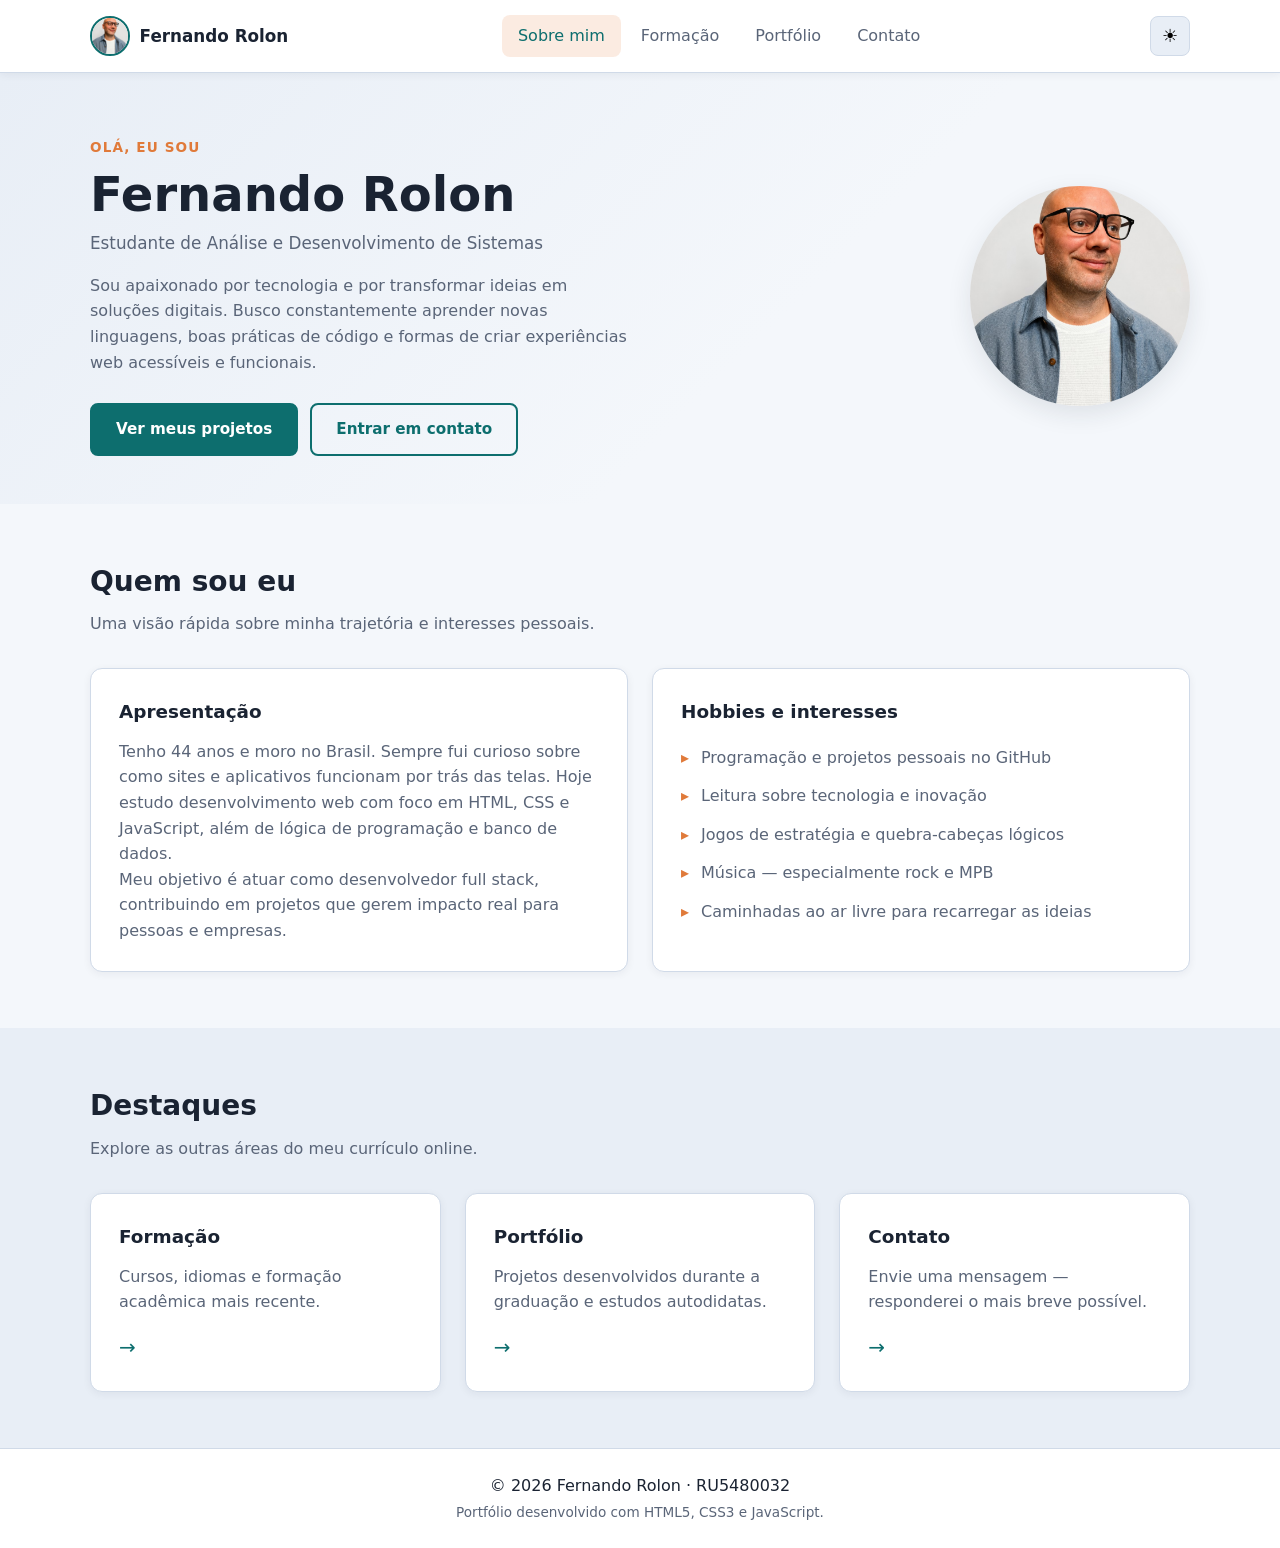
==== commit fc7df2a0: "Remove anel decorativo atrás da foto de perfil." ====
--- a/index.html
+++ b/index.html
@@ -59,11 +59,9 @@
           </div>
         </div>
 
-        <!-- Foto de perfil com moldura decorativa -->
+        <!-- Foto de perfil -->
         <div class="hero-visual">
-          <div class="avatar-ring">
-            <img src="images/fernando-rolon.png" alt="Foto de Fernando Rolon" class="avatar-photo">
-          </div>
+          <img src="images/fernando-rolon.png" alt="Foto de Fernando Rolon" class="avatar-photo">
         </div>
       </div>
     </section>
--- a/css/styles.css
+++ b/css/styles.css
@@ -276,34 +276,12 @@
   justify-content: center;
 }
 
-.avatar-ring {
+.avatar-photo {
   width: 220px;
   height: 220px;
   border-radius: 50%;
-  background: conic-gradient(var(--color-primary), var(--color-accent), var(--color-primary));
-  display: grid;
-  place-items: center;
-  padding: 4px;
-}
-
-.avatar-photo {
-  width: 100%;
-  height: 100%;
-  border-radius: 50%;
   object-fit: cover;
-  background: var(--color-surface);
-}
-
-.avatar-circle {
-  width: 100%;
-  height: 100%;
-  border-radius: 50%;
-  background: var(--color-surface);
-  display: grid;
-  place-items: center;
-  font-size: 3rem;
-  font-weight: 800;
-  color: var(--color-primary);
+  box-shadow: var(--shadow-md);
 }
 
 /* ===== Banner interno das páginas ===== */
@@ -833,15 +811,11 @@
     order: -1;
   }
 
-  .avatar-ring {
+  .avatar-photo {
     width: 160px;
     height: 160px;
   }
 
-  .avatar-circle {
-    font-size: 2.25rem;
-  }
-
   .contact-layout {
     grid-template-columns: 1fr;
   }
